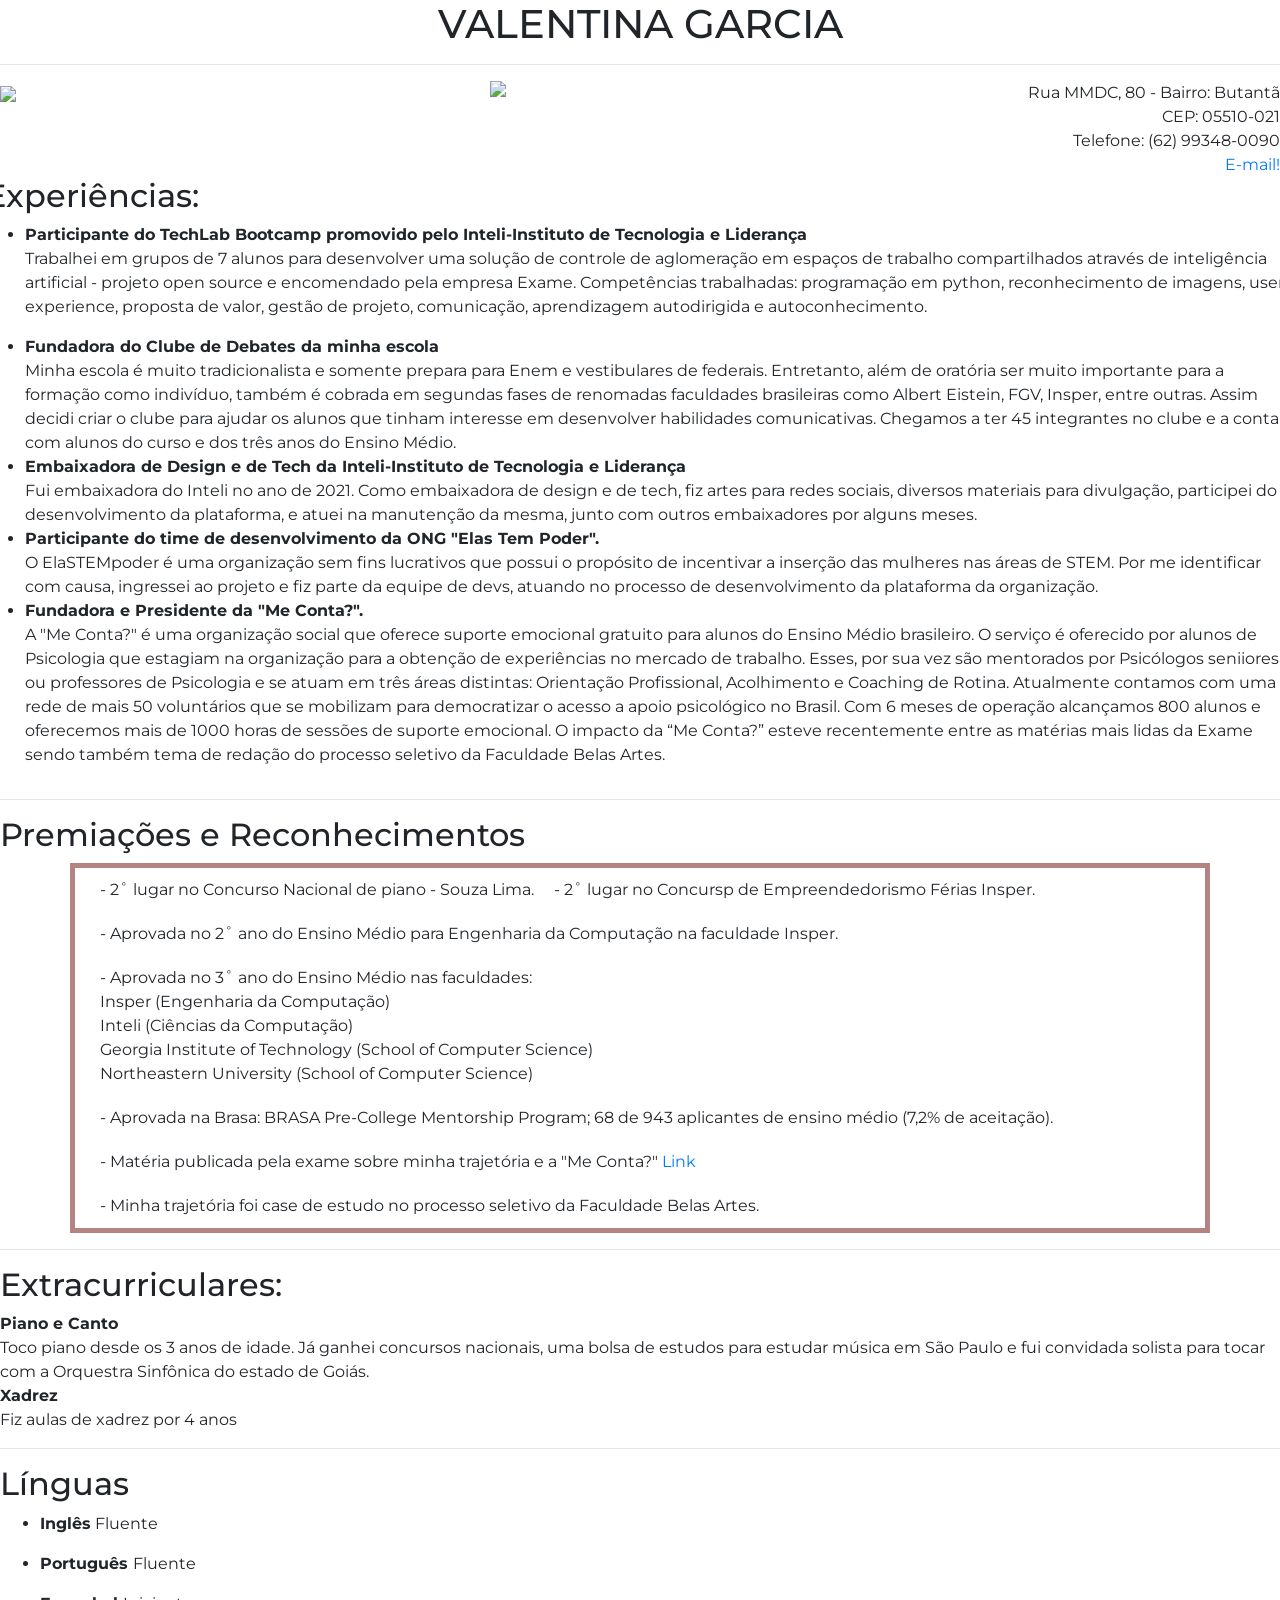
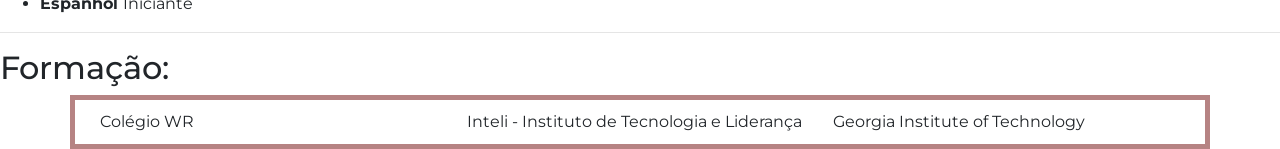
==== 02_TUTORIAL/Semana1/curriculo/index.html @ 625aac6a "Mais alterações" ====
<!DOCTYPE html>
<html lang="en">
<head>
    <meta charset="UTF-8">
    <meta http-equiv="X-UA-Compatible" content="IE=edge">
    <meta name="viewport" content="width=device-width, initial-scale=1.0">
    <title>Document</title>
    <link rel="stylesheet" href="https://stackpath.bootstrapcdn.com/bootstrap/4.1.3/css/bootstrap.min.css">
    <style>
        @import url('https://fonts.googleapis.com/css2?family=Montserrat:wght@300&display=swap');
        body{
            font-family: 'Montserrat', sans-serif;
        }
        
        h1{
            text-align: center;
        }
        .endereco{  
            text-align: right;
        }
        
        .imagens{
            width: 100%;
            display: flex;
            justify-content: center;

        }
        .container{
            width: 100%;
            margin: 0 auto;
            border: 5px solid rgb(182, 131, 131)

        }
        .row{
            flex-direction: row;
        }
        /* li{
            overflow: hidden;
            text-overflow: ellipsis;

        } */
        #ex{
            text-align: left;
        }
        #premiacoes{
            text-align: left;
        }
        #form{
            text-align: left;
        }
        #extras{
            text-align: left;
        }
        #lin{
            text-align: left;
        }
        .item {
	        margin: 10px;
	        text-align: left;
	        font-size: 1em;
        }
        .flex-wrap {
	        flex-wrap: wrap;
        }
        .flex{
            display: flex;
        }
        .flex-item-1 {
	        flex: 1;
        }
        
        
    </style>

</head>
<body>
    <H1>
        VALENTINA GARCIA 
    </H1>
    <hr>
    <div class="row">
        <div class="col-6 col-md-4"><img src="https://cdn.jsdelivr.net/gh/devicons/devicon/icons/linkedin/linkedin-original.svg" width="20" /></div>
        <div class="col-6 col-md-4 imagens"><img src="https://media-exp1.licdn.com/dms/image/C4E03AQERH8_byIxWKQ/profile-displayphoto-shrink_800_800/0/1627416427652?e=1656547200&v=beta&t=nqL9YbNwt7dDHnB6tm23wa1gC6vV3x5TSFpE07IqhvE" width="300"></a></div>
    <div class="col-6 col-md-4 endereco">
        Rua MMDC, 80 - Bairro: Butantã <br/>
        CEP: 05510-021 <br/>
        Telefone: (62) 99348-0090 <br/>
        <a href="mailto:valentinaaag03@gmail.com?subject=Vim do seu currículo">E-mail!</a> <br/>
    </div>
    </div>


    <section class="flex row">
        <div>

            <h2>
            Experiências: 
            </h2>
        <ul>
            <li id="ex">
                <b>Participante do TechLab Bootcamp promovido pelo Inteli-Instituto de Tecnologia e Liderança</b> <br/>
                </li>
                <p> Trabalhei em grupos de 7 alunos para desenvolver uma solução de controle de aglomeração em espaços de trabalho compartilhados através de inteligência artificial - projeto open source e encomendado pela empresa Exame. Competências trabalhadas: programação em python, reconhecimento de imagens, user experience, proposta de valor, gestão de projeto, comunicação, aprendizagem autodirigida e autoconhecimento.</p>
            <li><strong>Fundadora do Clube de Debates da minha escola</strong> <br/>
                    Minha escola é muito tradicionalista e somente prepara para Enem e vestibulares de federais. Entretanto, além de oratória ser muito importante para a formação como indivíduo, também é cobrada em segundas fases de renomadas faculdades brasileiras como Albert Eistein, FGV, Insper, entre outras. Assim decidi criar o clube para ajudar os alunos que tinham interesse em desenvolver habilidades comunicativas. Chegamos a ter 45 integrantes no clube e a contar com alunos do curso e dos três anos do Ensino Médio. 
            </li> 
            <li>
                <strong>
                    Embaixadora de Design e de Tech da Inteli-Instituto de Tecnologia e Liderança
                </strong> <br/>
                Fui embaixadora do Inteli no ano de 2021. Como embaixadora de design e de tech, fiz artes para redes sociais, diversos materiais para divulgação, participei do desenvolvimento da plataforma, e atuei na manutenção da mesma, junto com outros embaixadores por alguns meses. 
 
            </li>
            <li>
                <strong>
                    Participante do time de desenvolvimento da ONG "Elas Tem Poder".
                </strong> <br/>
                O ElaSTEMpoder é uma organização sem fins lucrativos que possui o propósito de incentivar a inserção das mulheres nas áreas de STEM. Por me identificar com causa, ingressei ao projeto e fiz parte da equipe de devs, atuando no processo de desenvolvimento da plataforma da organização.
            </li>
            <li>
                <strong>
                    Fundadora e Presidente da "Me Conta?".
                </strong><br/>
                A "Me Conta?" é uma organização social que oferece suporte emocional gratuito para alunos do Ensino Médio brasileiro. O serviço é oferecido por alunos de Psicologia que estagiam na organização para a obtenção de experiências no mercado de trabalho. Esses, por sua vez são mentorados por Psicólogos seniiores ou professores de Psicologia e se atuam em três áreas distintas: Orientação Profissional, Acolhimento e Coaching de Rotina. Atualmente contamos com uma rede de mais 50 voluntários que se mobilizam para democratizar o acesso a apoio psicológico no Brasil. Com 6 meses de operação alcançamos 800 alunos e oferecemos mais de 1000 horas de sessões de suporte emocional. O impacto da “Me Conta?” esteve recentemente entre as matérias mais lidas da Exame sendo também tema de redação do processo seletivo da Faculdade Belas Artes. 
            </li>
        </div>

    </section>
    <hr>
    <h2 id="premiacoes">Premiações e Reconhecimentos</h2>
    <section class="container flex flex-wrap">
	<div class="item"> - 2˚ lugar no Concurso Nacional de piano - Souza Lima.</div><br>
	<div class="item"> - 2˚ lugar no Concursp de Empreendedorismo Férias Insper.</div><br>
	<div class="item"> - Aprovada no 2˚ ano do Ensino Médio para Engenharia da Computação na faculdade Insper.</div><br>
	<div class="item"> - Aprovada no 3˚ ano do Ensino Médio nas faculdades: <br/> Insper (Engenharia da Computação) <br/> Inteli (Ciências da Computação) <br/> Georgia Institute of Technology (School of Computer Science)<br/> Northeastern University (School of Computer Science)</div>
	<div class="item"> - Aprovada na Brasa: BRASA Pre-College Mentorship Program; 68 de 943 aplicantes de ensino médio (7,2% de aceitação).</div>
	<div class="item"> - Matéria publicada pela exame sobre minha trajetória e a "Me Conta?"
        <a href="https://exame.com/exame-in/custo-zero-jovem-de-17-anos-cria-plataforma-de-apoio-psicologico/">Link</a></div>
	<div class="item"> - Minha trajetória foi case de estudo no processo seletivo da Faculdade Belas Artes.</div>
    </section>
    <hr>
        <div>
            <h2 id="extras">
                Extracurriculares:
            </h2>
            <div>
                <strong>
                    Piano e Canto
                </strong> <br/>
                Toco piano desde os 3 anos de idade. Já ganhei concursos nacionais, uma bolsa de estudos para estudar música em São Paulo e fui convidada solista para tocar com a Orquestra Sinfônica do estado de Goiás.
            </div>
            <div>
                <strong>
                    Xadrez
                </strong> <br/>
                Fiz aulas de xadrez por 4 anos
            </div>
        </div>
        <hr>
        <div>
            <h2 id="lin">
                Línguas 
            </h2>
            <ul>
                <li>
                    <strong>Inglês</strong> 
                    Fluente 
                </li> 
            </ul>
            <ul>
                <li>
                    <strong>
                        Português
                    </strong>
                    Fluente
                </li>
            </ul>
            <ul>
                <li>
                    <strong>
                        Espanhol
                    </strong>
                    Iniciante
                </li>
            </ul>
        </div>
        <hr>
        <h2 id="form">Formação:</h2>
    <section class="container flex">
	<div class="item flex-item-1">Colégio WR</div>
	<div class="item flex-item-1">Inteli - Instituto de Tecnologia e Liderança</div>
	<div class="item flex-item-1">Georgia Institute of Technology</div>
    </section>


    
</body>
</html>
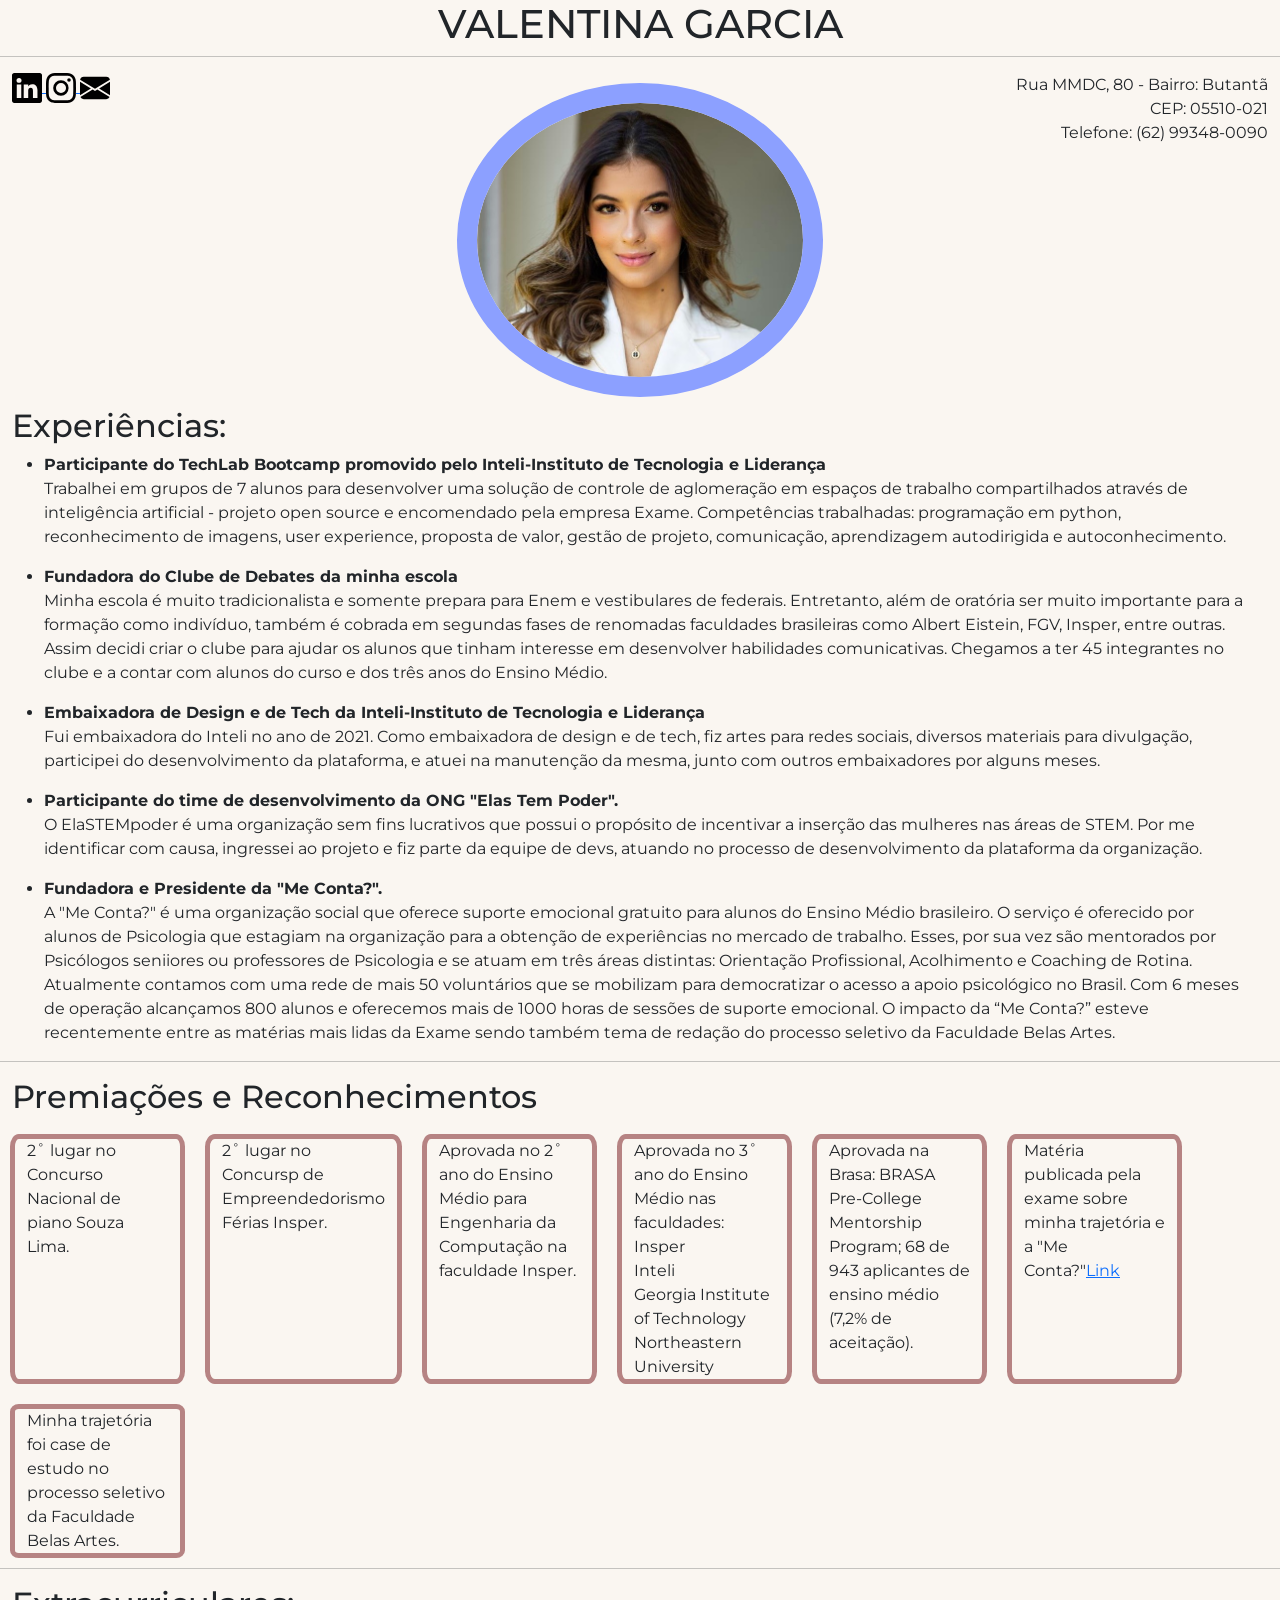
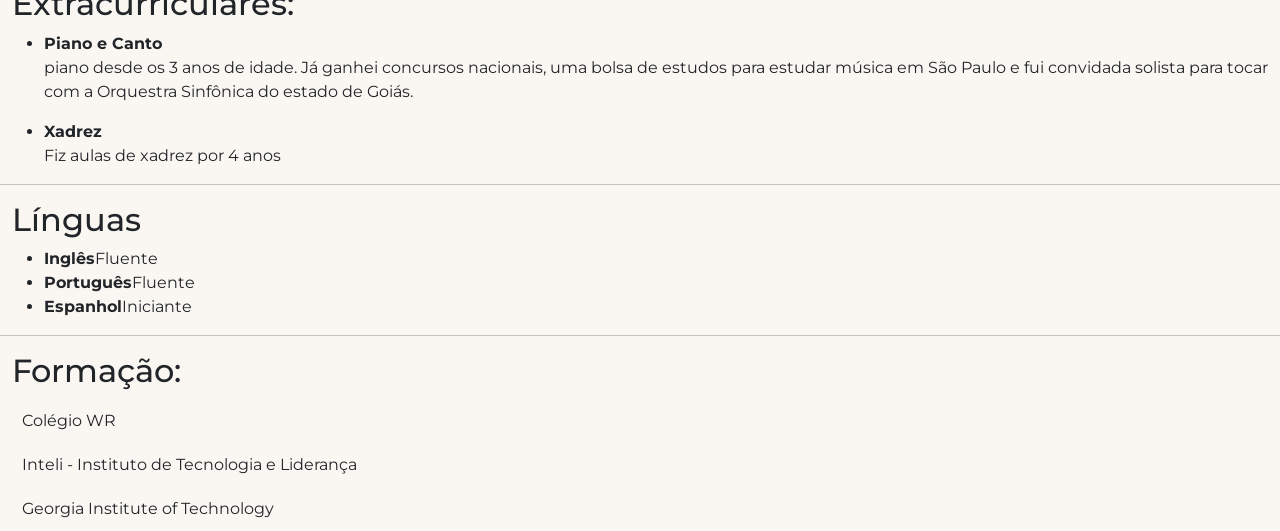
==== commit d8aa8d40: "Progresso no CSS do Currículo" ====
--- a/02_TUTORIAL/Semana1/curriculo/index.html
+++ b/02_TUTORIAL/Semana1/curriculo/index.html
@@ -5,194 +5,113 @@
     <meta http-equiv="X-UA-Compatible" content="IE=edge">
     <meta name="viewport" content="width=device-width, initial-scale=1.0">
     <title>Document</title>
-    <link rel="stylesheet" href="https://stackpath.bootstrapcdn.com/bootstrap/4.1.3/css/bootstrap.min.css">
-    <style>
-        @import url('https://fonts.googleapis.com/css2?family=Montserrat:wght@300&display=swap');
-        body{
-            font-family: 'Montserrat', sans-serif;
-        }
-        
-        h1{
-            text-align: center;
-        }
-        .endereco{  
-            text-align: right;
-        }
-        
-        .imagens{
-            width: 100%;
-            display: flex;
-            justify-content: center;
 
-        }
-        .container{
-            width: 100%;
-            margin: 0 auto;
-            border: 5px solid rgb(182, 131, 131)
+    <link href="https://cdn.jsdelivr.net/npm/bootstrap@5.1.3/dist/css/bootstrap.min.css" rel="stylesheet" integrity="sha384-1BmE4kWBq78iYhFldvKuhfTAU6auU8tT94WrHftjDbrCEXSU1oBoqyl2QvZ6jIW3" crossorigin="anonymous">
 
-        }
-        .row{
-            flex-direction: row;
-        }
-        /* li{
-            overflow: hidden;
-            text-overflow: ellipsis;
-
-        } */
-        #ex{
-            text-align: left;
-        }
-        #premiacoes{
-            text-align: left;
-        }
-        #form{
-            text-align: left;
-        }
-        #extras{
-            text-align: left;
-        }
-        #lin{
-            text-align: left;
-        }
-        .item {
-	        margin: 10px;
-	        text-align: left;
-	        font-size: 1em;
-        }
-        .flex-wrap {
-	        flex-wrap: wrap;
-        }
-        .flex{
-            display: flex;
-        }
-        .flex-item-1 {
-	        flex: 1;
-        }
-        
-        
-    </style>
-
+    <link rel="stylesheet" href="style.css">
+    
 </head>
 <body>
-    <H1>
-        VALENTINA GARCIA 
-    </H1>
-    <hr>
-    <div class="row">
-        <div class="col-6 col-md-4"><img src="https://cdn.jsdelivr.net/gh/devicons/devicon/icons/linkedin/linkedin-original.svg" width="20" /></div>
-        <div class="col-6 col-md-4 imagens"><img src="https://media-exp1.licdn.com/dms/image/C4E03AQERH8_byIxWKQ/profile-displayphoto-shrink_800_800/0/1627416427652?e=1656547200&v=beta&t=nqL9YbNwt7dDHnB6tm23wa1gC6vV3x5TSFpE07IqhvE" width="300"></a></div>
-    <div class="col-6 col-md-4 endereco">
-        Rua MMDC, 80 - Bairro: Butantã <br/>
-        CEP: 05510-021 <br/>
-        Telefone: (62) 99348-0090 <br/>
-        <a href="mailto:valentinaaag03@gmail.com?subject=Vim do seu currículo">E-mail!</a> <br/>
-    </div>
-    </div>
+    <div class="container-fluid">
+        <div class="row">
+            <H1>
+                VALENTINA GARCIA 
+            </H1>
+            <hr>
+        </div>
+        <div class="row">
+            <div class="col-12 col-md-4">
+                <a class="link" href="https://www.linkedin.com/in/valentina-garcia-a015981b8/">
+                    <svg xmlns="http://www.w3.org/2000/svg" width="30" height="30" 
+                    class="bi bi-linkedin" viewBox="0 0 16 16">
+                        <path d="M0 1.146C0 .513.526 0 1.175 0h13.65C15.474 0 16 .513 16 1.146v13.708c0 .633-.526 1.146-1.175 1.146H1.175C.526 16 0 15.487 0 14.854V1.146zm4.943 12.248V6.169H2.542v7.225h2.401zm-1.2-8.212c.837 0 1.358-.554 1.358-1.248-.015-.709-.52-1.248-1.342-1.248-.822 0-1.359.54-1.359 1.248 0 .694.521 1.248 1.327 1.248h.016zm4.908 8.212V9.359c0-.216.016-.432.08-.586.173-.431.568-.878 1.232-.878.869 0 1.216.662 1.216 1.634v3.865h2.401V9.25c0-2.22-1.184-3.252-2.764-3.252-1.274 0-1.845.7-2.165 1.193v.025h-.016a5.54 5.54 0 0 1 .016-.025V6.169h-2.4c.03.678 0 7.225 0 7.225h2.4z"/>
+                      </svg>    
+                </a>
+                <a class="link" href="https://www.instagram.com/valentina.aagarcia/">
+                    <svg xmlns="http://www.w3.org/2000/svg" width="30" height="30" 
+                    class="bi bi-instagram" viewBox="0 0 16 16">
+                        <path d="M8 0C5.829 0 5.556.01 4.703.048 3.85.088 3.269.222 2.76.42a3.917 3.917 0 0 0-1.417.923A3.927 3.927 0 0 0 .42 2.76C.222 3.268.087 3.85.048 4.7.01 5.555 0 5.827 0 8.001c0 2.172.01 2.444.048 3.297.04.852.174 1.433.372 1.942.205.526.478.972.923 1.417.444.445.89.719 1.416.923.51.198 1.09.333 1.942.372C5.555 15.99 5.827 16 8 16s2.444-.01 3.298-.048c.851-.04 1.434-.174 1.943-.372a3.916 3.916 0 0 0 1.416-.923c.445-.445.718-.891.923-1.417.197-.509.332-1.09.372-1.942C15.99 10.445 16 10.173 16 8s-.01-2.445-.048-3.299c-.04-.851-.175-1.433-.372-1.941a3.926 3.926 0 0 0-.923-1.417A3.911 3.911 0 0 0 13.24.42c-.51-.198-1.092-.333-1.943-.372C10.443.01 10.172 0 7.998 0h.003zm-.717 1.442h.718c2.136 0 2.389.007 3.232.046.78.035 1.204.166 1.486.275.373.145.64.319.92.599.28.28.453.546.598.92.11.281.24.705.275 1.485.039.843.047 1.096.047 3.231s-.008 2.389-.047 3.232c-.035.78-.166 1.203-.275 1.485a2.47 2.47 0 0 1-.599.919c-.28.28-.546.453-.92.598-.28.11-.704.24-1.485.276-.843.038-1.096.047-3.232.047s-2.39-.009-3.233-.047c-.78-.036-1.203-.166-1.485-.276a2.478 2.478 0 0 1-.92-.598 2.48 2.48 0 0 1-.6-.92c-.109-.281-.24-.705-.275-1.485-.038-.843-.046-1.096-.046-3.233 0-2.136.008-2.388.046-3.231.036-.78.166-1.204.276-1.486.145-.373.319-.64.599-.92.28-.28.546-.453.92-.598.282-.11.705-.24 1.485-.276.738-.034 1.024-.044 2.515-.045v.002zm4.988 1.328a.96.96 0 1 0 0 1.92.96.96 0 0 0 0-1.92zm-4.27 1.122a4.109 4.109 0 1 0 0 8.217 4.109 4.109 0 0 0 0-8.217zm0 1.441a2.667 2.667 0 1 1 0 5.334 2.667 2.667 0 0 1 0-5.334z"/>
+                      </svg>
+                </a>
+                <a class="link" href="mailto:valentinaaag03@gmail.com?subject=Vim do seu currículo">
+                    <svg xmlns="http://www.w3.org/2000/svg" width="30" height="30" 
+                    class="bi bi-envelope-fill" viewBox="0 0 16 16">
+                        <path d="M.05 3.555A2 2 0 0 1 2 2h12a2 2 0 0 1 1.95 1.555L8 8.414.05 3.555ZM0 4.697v7.104l5.803-3.558L0 4.697ZM6.761 8.83l-6.57 4.027A2 2 0 0 0 2 14h12a2 2 0 0 0 1.808-1.144l-6.57-4.027L8 9.586l-1.239-.757Zm3.436-.586L16 11.801V4.697l-5.803 3.546Z"/>
+                      </svg>
+                </a>
+            </div>
+            <div class="col-12 col-md-4 imagem containerImagem">
+                <div id="photo">
+                    <img src="FotoCurriculo.jpeg">
+                </div>
+            </div>
+            <div class="col-12 col-md-4 direita">
+            Rua MMDC, 80 - Bairro: Butantã <br/>
+            CEP: 05510-021 <br/>
+            Telefone: (62) 99348-0090 <br/>
+        
+        </div>
+        <section class="flex row">
+            <div>
+                <h2>Experiências: </h2>
+            <ul>
+                <li id="ex"><b>Participante do TechLab Bootcamp promovido pelo Inteli-Instituto de Tecnologia e Liderança</b> <br/></li>
+                <p> Trabalhei em grupos de 7 alunos para desenvolver uma solução de controle de aglomeração em espaços de trabalho compartilhados através de inteligência artificial - projeto open source e encomendado pela empresa Exame. Competências trabalhadas: programação em python, reconhecimento de imagens, user experience, proposta de valor, gestão de projeto, comunicação, aprendizagem autodirigida e autoconhecimento.</p>
+                <li><strong>Fundadora do Clube de Debates da minha escola</strong> <br/> </li> 
+                <p> Minha escola é muito tradicionalista e somente prepara para Enem e vestibulares de federais. Entretanto, além de oratória ser muito importante para a formação como indivíduo, também é cobrada em segundas fases de renomadas faculdades brasileiras como Albert Eistein, FGV, Insper, entre outras. Assim decidi criar o clube para ajudar os alunos que tinham interesse em desenvolver habilidades comunicativas. Chegamos a ter 45 integrantes no clube e a contar com alunos do curso e dos três anos do Ensino Médio. </p>
+                <li><strong>Embaixadora de Design e de Tech da Inteli-Instituto de Tecnologia e Liderança</strong> <br/></li>
+                <p> Fui embaixadora do Inteli no ano de 2021. Como embaixadora de design e de tech, fiz artes para redes sociais, diversos materiais para divulgação, participei do desenvolvimento da plataforma, e atuei na manutenção da mesma, junto com outros embaixadores por alguns meses.</p>
+                <li><strong>Participante do time de desenvolvimento da ONG "Elas Tem Poder".</strong> <br/></li>
+                <p> O ElaSTEMpoder é uma organização sem fins lucrativos que possui o propósito de incentivar a inserção das mulheres nas áreas de STEM. Por me identificar com causa, ingressei ao projeto e fiz parte da equipe de devs, atuando no processo de desenvolvimento da plataforma da organização.</p>
+                <li> <strong>Fundadora e Presidente da "Me Conta?".</strong><br/> </li>
+                <p>A "Me Conta?" é uma organização social que oferece suporte emocional gratuito para alunos do Ensino Médio brasileiro. O serviço é oferecido por alunos de Psicologia que estagiam na organização para a obtenção de experiências no mercado de trabalho. Esses, por sua vez são mentorados por Psicólogos seniiores ou professores de Psicologia e se atuam em três áreas distintas: Orientação Profissional, Acolhimento e Coaching de Rotina. Atualmente contamos com uma rede de mais 50 voluntários que se mobilizam para democratizar o acesso a apoio psicológico no Brasil. Com 6 meses de operação alcançamos 800 alunos e oferecemos mais de 1000 horas de sessões de suporte emocional. O impacto da “Me Conta?” esteve recentemente entre as matérias mais lidas da Exame sendo também tema de redação do processo seletivo da Faculdade Belas Artes. </p>
+            </ul>    
+            </div>
+        </section>
+        <hr>
+        <h2 id="premiacoes">Premiações e Reconhecimentos</h2>
 
-
-    <section class="flex row">
-        <div>
-
-            <h2>
-            Experiências: 
-            </h2>
-        <ul>
-            <li id="ex">
-                <b>Participante do TechLab Bootcamp promovido pelo Inteli-Instituto de Tecnologia e Liderança</b> <br/>
-                </li>
-                <p> Trabalhei em grupos de 7 alunos para desenvolver uma solução de controle de aglomeração em espaços de trabalho compartilhados através de inteligência artificial - projeto open source e encomendado pela empresa Exame. Competências trabalhadas: programação em python, reconhecimento de imagens, user experience, proposta de valor, gestão de projeto, comunicação, aprendizagem autodirigida e autoconhecimento.</p>
-            <li><strong>Fundadora do Clube de Debates da minha escola</strong> <br/>
-                    Minha escola é muito tradicionalista e somente prepara para Enem e vestibulares de federais. Entretanto, além de oratória ser muito importante para a formação como indivíduo, também é cobrada em segundas fases de renomadas faculdades brasileiras como Albert Eistein, FGV, Insper, entre outras. Assim decidi criar o clube para ajudar os alunos que tinham interesse em desenvolver habilidades comunicativas. Chegamos a ter 45 integrantes no clube e a contar com alunos do curso e dos três anos do Ensino Médio. 
-            </li> 
-            <li>
-                <strong>
-                    Embaixadora de Design e de Tech da Inteli-Instituto de Tecnologia e Liderança
-                </strong> <br/>
-                Fui embaixadora do Inteli no ano de 2021. Como embaixadora de design e de tech, fiz artes para redes sociais, diversos materiais para divulgação, participei do desenvolvimento da plataforma, e atuei na manutenção da mesma, junto com outros embaixadores por alguns meses. 
- 
-            </li>
-            <li>
-                <strong>
-                    Participante do time de desenvolvimento da ONG "Elas Tem Poder".
-                </strong> <br/>
-                O ElaSTEMpoder é uma organização sem fins lucrativos que possui o propósito de incentivar a inserção das mulheres nas áreas de STEM. Por me identificar com causa, ingressei ao projeto e fiz parte da equipe de devs, atuando no processo de desenvolvimento da plataforma da organização.
-            </li>
-            <li>
-                <strong>
-                    Fundadora e Presidente da "Me Conta?".
-                </strong><br/>
-                A "Me Conta?" é uma organização social que oferece suporte emocional gratuito para alunos do Ensino Médio brasileiro. O serviço é oferecido por alunos de Psicologia que estagiam na organização para a obtenção de experiências no mercado de trabalho. Esses, por sua vez são mentorados por Psicólogos seniiores ou professores de Psicologia e se atuam em três áreas distintas: Orientação Profissional, Acolhimento e Coaching de Rotina. Atualmente contamos com uma rede de mais 50 voluntários que se mobilizam para democratizar o acesso a apoio psicológico no Brasil. Com 6 meses de operação alcançamos 800 alunos e oferecemos mais de 1000 horas de sessões de suporte emocional. O impacto da “Me Conta?” esteve recentemente entre as matérias mais lidas da Exame sendo também tema de redação do processo seletivo da Faculdade Belas Artes. 
-            </li>
-        </div>
-
-    </section>
-    <hr>
-    <h2 id="premiacoes">Premiações e Reconhecimentos</h2>
-    <section class="container flex flex-wrap">
-	<div class="item"> - 2˚ lugar no Concurso Nacional de piano - Souza Lima.</div><br>
-	<div class="item"> - 2˚ lugar no Concursp de Empreendedorismo Férias Insper.</div><br>
-	<div class="item"> - Aprovada no 2˚ ano do Ensino Médio para Engenharia da Computação na faculdade Insper.</div><br>
-	<div class="item"> - Aprovada no 3˚ ano do Ensino Médio nas faculdades: <br/> Insper (Engenharia da Computação) <br/> Inteli (Ciências da Computação) <br/> Georgia Institute of Technology (School of Computer Science)<br/> Northeastern University (School of Computer Science)</div>
-	<div class="item"> - Aprovada na Brasa: BRASA Pre-College Mentorship Program; 68 de 943 aplicantes de ensino médio (7,2% de aceitação).</div>
-	<div class="item"> - Matéria publicada pela exame sobre minha trajetória e a "Me Conta?"
-        <a href="https://exame.com/exame-in/custo-zero-jovem-de-17-anos-cria-plataforma-de-apoio-psicologico/">Link</a></div>
-	<div class="item"> - Minha trajetória foi case de estudo no processo seletivo da Faculdade Belas Artes.</div>
-    </section>
-    <hr>
-        <div>
-            <h2 id="extras">
-                Extracurriculares:
-            </h2>
-            <div>
-                <strong>
-                    Piano e Canto
-                </strong> <br/>
-                Toco piano desde os 3 anos de idade. Já ganhei concursos nacionais, uma bolsa de estudos para estudar música em São Paulo e fui convidada solista para tocar com a Orquestra Sinfônica do estado de Goiás.
-            </div>
-            <div>
-                <strong>
-                    Xadrez
-                </strong> <br/>
-                Fiz aulas de xadrez por 4 anos
+       <div class="container-fluid"> 
+            <div class="row">
+                <div class="item col-2"> 2˚ lugar no Concurso Nacional de piano Souza Lima.</div>
+                <div class="item col-2"> 2˚ lugar no Concursp de Empreendedorismo Férias Insper.</div>
+                <div class="item col-2"> Aprovada no 2˚ ano do Ensino Médio para Engenharia da Computação na faculdade Insper.</div>
+                <div class="item col-2"> Aprovada no 3˚ ano do Ensino Médio nas faculdades: <br/> Insper <br/> Inteli  <br/> Georgia Institute of Technology <br/> Northeastern University </div>
+                <div class="item col-2"> Aprovada na Brasa: BRASA Pre-College Mentorship Program; 68 de 943 aplicantes de ensino médio (7,2% de aceitação).</div>
+                <div class="item col-2"> Matéria publicada pela exame sobre minha trajetória e a "Me Conta?"<a href="https://exame.com/exame-in/custo-zero-jovem-de-17-anos-cria-plataforma-de-apoio-psicologico/">Link</a></div>
+                <div class="item col-2"> Minha trajetória foi case de estudo no processo seletivo da Faculdade Belas Artes.</div>
             </div>
         </div>
         <hr>
         <div>
-            <h2 id="lin">
-                Línguas 
-            </h2>
+            <h2 id="extras">Extracurriculares:</h2>
             <ul>
                 <li>
-                    <strong>Inglês</strong> 
-                    Fluente 
-                </li> 
-            </ul>
-            <ul>
-                <li>
-                    <strong>
-                        Português
-                    </strong>
-                    Fluente
-                </li>
-            </ul>
-            <ul>
-                <li>
-                    <strong>
-                        Espanhol
-                    </strong>
-                    Iniciante
-                </li>
+                <strong>Piano e Canto</strong></li>
+                <p> piano desde os 3 anos de idade. Já ganhei concursos nacionais, uma bolsa de estudos para estudar música em São Paulo e fui convidada solista para tocar com a Orquestra Sinfônica do estado de Goiás.
+                </p>
+                <li><strong>Xadrez</strong></li>
+                <p>Fiz aulas de xadrez por 4 anos
+                </p>
             </ul>
         </div>
         <hr>
-        <h2 id="form">Formação:</h2>
-    <section class="container flex">
-	<div class="item flex-item-1">Colégio WR</div>
-	<div class="item flex-item-1">Inteli - Instituto de Tecnologia e Liderança</div>
-	<div class="item flex-item-1">Georgia Institute of Technology</div>
-    </section>
-
-
-    
+        <div>
+            <h2 id="lin">Línguas </h2>
+            <ul>
+                <li><strong>Inglês</strong>Fluente </li> 
+                <li><strong>Português</strong>Fluente</li>
+                <li><strong>Espanhol</strong>Iniciante</li>
+            </ul>
+        </div>
+        <hr>
+        <div>
+            <h2 id="form">Formação:</h2>
+            <div class="col-3 row">
+                <div class="item col-3">Colégio WR</div>
+                <div class="item col-3">Inteli - Instituto de Tecnologia e Liderança</div>
+                <div class="item col-3 direita">Georgia Institute of Technology</div>
+            </div>
+        </div>
 </body>
 </html>
--- a/02_TUTORIAL/Semana1/curriculo/style.css
+++ b/02_TUTORIAL/Semana1/curriculo/style.css
@@ -0,0 +1,88 @@
+
+        @import url('https://fonts.googleapis.com/css2?family=Montserrat:wght@300&display=swap');
+        body{
+            font-family: 'Montserrat', sans-serif;
+            background-color: rgb(250, 246, 241);
+        }
+        
+        h1{
+            text-align: center;
+        }
+        .direita{  
+            text-align: right;
+        }
+        
+        /* .container{
+            width: 100%;
+            margin: 0 auto;
+            border: 5px solid rgb(182, 131, 131) 
+        }  */
+        #ex{
+            text-align: left;
+        }
+        #premiacoes{
+            text-align: left;
+        }
+        #form{
+            text-align: left;
+        }
+        #extras{
+            text-align: left;
+        }
+        #lin{
+            text-align: left;
+        }
+        .item {
+	        margin: 10px;
+	        text-align: left;
+	        font-size: 1em;
+        }
+        .flex-wrap {
+	        flex-wrap: wrap;
+        }
+        .flex{
+            display: flex;
+        }
+        .flex-item-1 {
+	        flex: 1;
+        }
+        .col-2{
+            border: solid 5px rgb(182, 131, 131);
+            width: 175px;
+            border-radius: 5%;
+            min-width:min-content;
+            max-width: max-content;
+            
+        }
+        .imagem{
+            display: flex;
+            align-items: center;
+            justify-content: center;
+            text-align: center;
+            /* width: fit-content; */
+            /* width: -moz-fit-content; */
+            padding: 10px;
+        }
+        #photo {
+            display: flex;
+            justify-content: center;
+            align-items: center;
+        }
+        .imagem img {
+            max-width: 80%;
+            margin: 20px;
+            border-radius: 50%;
+            outline: solid 20px #8ca0ff;
+        }
+        .col-3{
+            border: solid 0px rgb(255, 255, 255);
+            width: 100%;
+            border-radius: 3%;
+        }
+        /* .col-4{
+            border: solid 2px rgb(0, 0, 0);
+            width: 31%;
+            position: right;
+            text-align: right;
+        } */
+        
